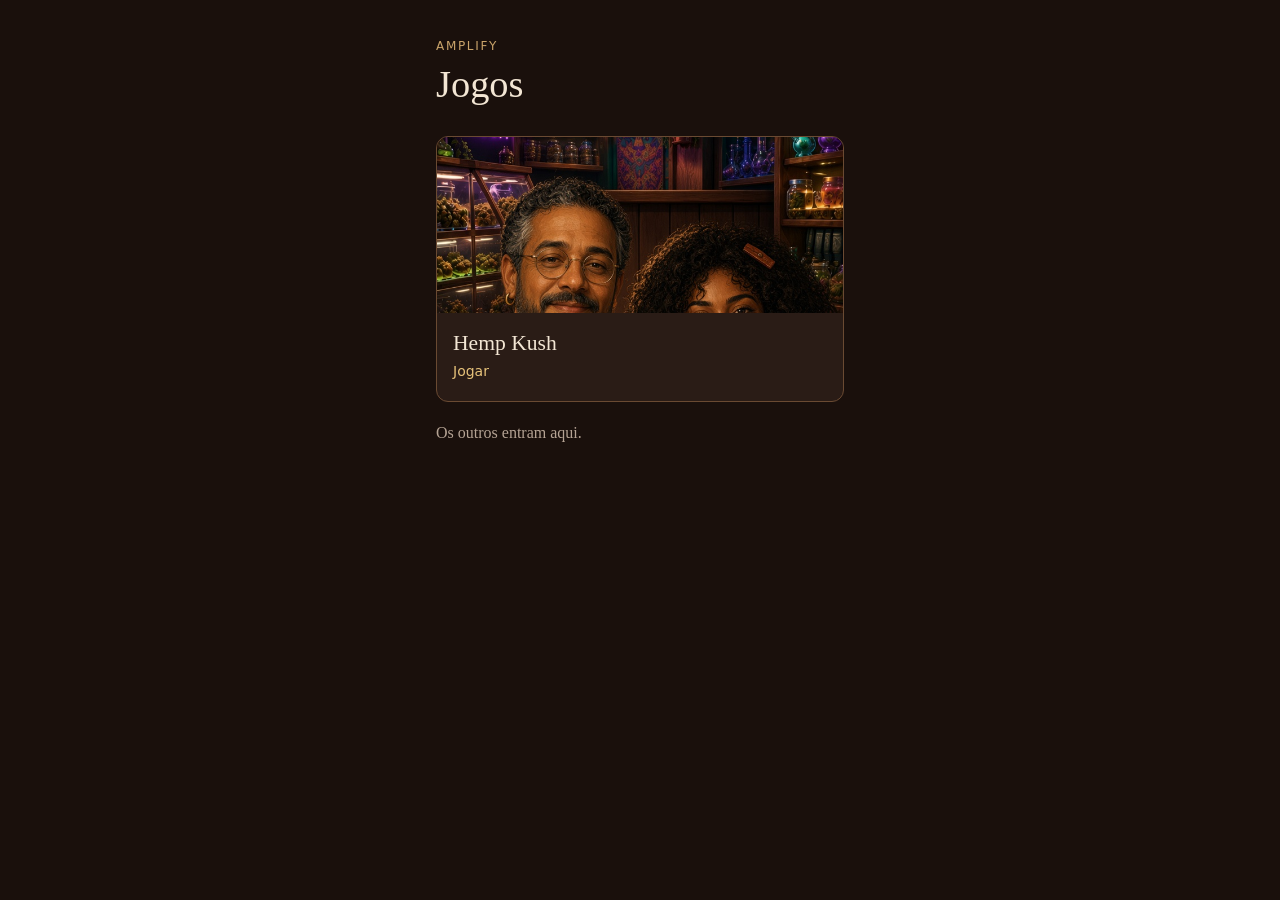
==== index.html @ 5cd815c2 "Publica a pagina dos jogos com o Hemp Kush. Co-authored-by: Cursor <cursoragent@cursor.com>" ====
<!DOCTYPE html>
<html lang="pt-BR">
<head>
  <meta charset="utf-8" />
  <meta name="viewport" content="width=device-width, initial-scale=1" />
  <meta name="theme-color" content="#1a100c" />
  <title>Amplify Jogos</title>
  <style>
    * { box-sizing: border-box; }
    html, body { margin: 0; min-height: 100%; }
    body {
      background: #1a100c;
      color: #f3e6d4;
      font: 18px/1.4 Georgia, "Times New Roman", serif;
    }
    main {
      max-width: 28rem;
      margin: 0 auto;
      padding: 2.5rem 1.25rem 3rem;
    }
    p { margin: 0; }
    .mark {
      letter-spacing: 0.14em;
      text-transform: uppercase;
      font: 12px/1 system-ui, sans-serif;
      color: #c9a36a;
    }
    h1 {
      margin: 0.4rem 0 1.5rem;
      font-weight: normal;
      font-size: 2.4rem;
    }
    a.game {
      display: block;
      text-decoration: none;
      color: inherit;
      background: #2a1c16;
      border: 1px solid #6a4a32;
      border-radius: 12px;
      overflow: hidden;
    }
    a.game img {
      display: block;
      width: 100%;
      height: 11rem;
      object-fit: cover;
      object-position: center 30%;
    }
    .meta { padding: 0.9rem 1rem 1.1rem; }
    .meta strong { display: block; font-size: 1.35rem; font-weight: normal; }
    .meta span {
      display: inline-block;
      margin-top: 0.35rem;
      font: 14px/1 system-ui, sans-serif;
      color: #e7c27a;
    }
    .soon {
      margin-top: 1.25rem;
      color: #b5a394;
      font-size: 1rem;
    }
  </style>
</head>
<body>
  <main>
    <p class="mark">Amplify</p>
    <h1>Jogos</h1>
    <a class="game" href="hemp-kush/">
      <img src="hemp-kush/art/loja-recebe.jpg" alt="" />
      <div class="meta">
        <strong>Hemp Kush</strong>
        <span>Jogar</span>
      </div>
    </a>
    <p class="soon">Os outros entram aqui.</p>
  </main>
</body>
</html>
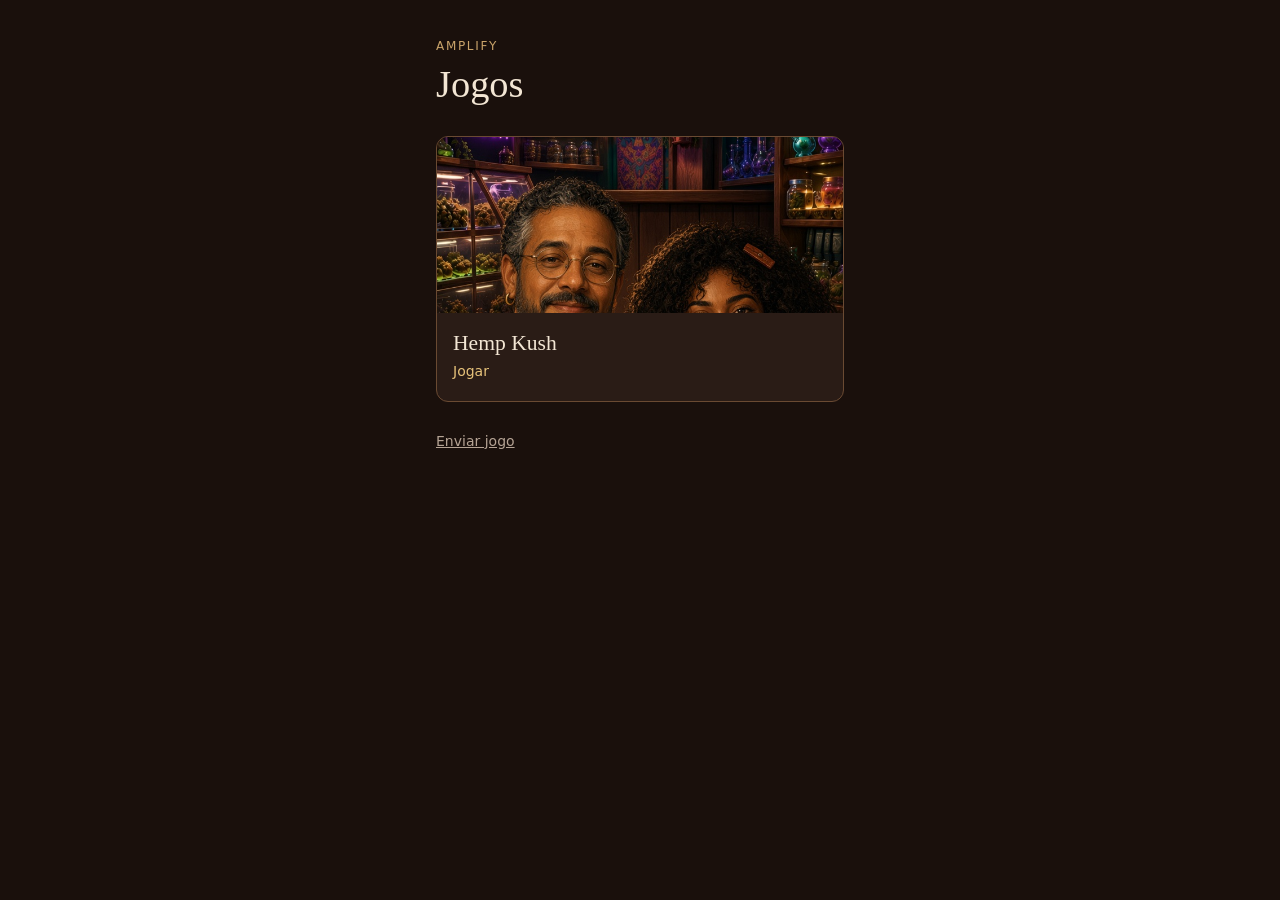
==== commit b48abb88: "Abre a pagina para o desenvolvedor publicar o jogo. Co-authored-by: Cursor <cursoragent@cursor.com>" ====
--- a/index.html
+++ b/index.html
@@ -59,20 +59,59 @@
       color: #b5a394;
       font-size: 1rem;
     }
+    .dev {
+      display: inline-block;
+      margin-top: 2rem;
+      color: #b5a394;
+      font: 14px/1 system-ui, sans-serif;
+    }
+    #lista { display: grid; gap: 1rem; }
   </style>
 </head>
 <body>
   <main>
     <p class="mark">Amplify</p>
     <h1>Jogos</h1>
-    <a class="game" href="hemp-kush/">
-      <img src="hemp-kush/art/loja-recebe.jpg" alt="" />
-      <div class="meta">
-        <strong>Hemp Kush</strong>
-        <span>Jogar</span>
-      </div>
-    </a>
-    <p class="soon">Os outros entram aqui.</p>
+    <div id="lista">
+      <a class="game" href="hemp-kush/">
+        <img src="hemp-kush/art/loja-recebe.jpg" alt="" />
+        <div class="meta">
+          <strong>Hemp Kush</strong>
+          <span>Jogar</span>
+        </div>
+      </a>
+    </div>
+    <p class="soon" id="vazio" hidden>Os outros entram aqui.</p>
+    <a class="dev" href="enviar/">Enviar jogo</a>
   </main>
+  <script>
+    fetch("jogos.json")
+      .then(function (res) { return res.json(); })
+      .then(function (lista) {
+        if (!lista || !lista.length) return;
+        var host = document.getElementById("lista");
+        host.textContent = "";
+        lista.forEach(function (jogo) {
+          var a = document.createElement("a");
+          a.className = "game";
+          a.href = jogo.slug + "/";
+          var img = document.createElement("img");
+          img.alt = "";
+          img.src = jogo.capa;
+          var meta = document.createElement("div");
+          meta.className = "meta";
+          var nome = document.createElement("strong");
+          nome.textContent = jogo.nome;
+          var jogar = document.createElement("span");
+          jogar.textContent = "Jogar";
+          meta.appendChild(nome);
+          meta.appendChild(jogar);
+          a.appendChild(img);
+          a.appendChild(meta);
+          host.appendChild(a);
+        });
+      })
+      .catch(function () {});
+  </script>
 </body>
 </html>
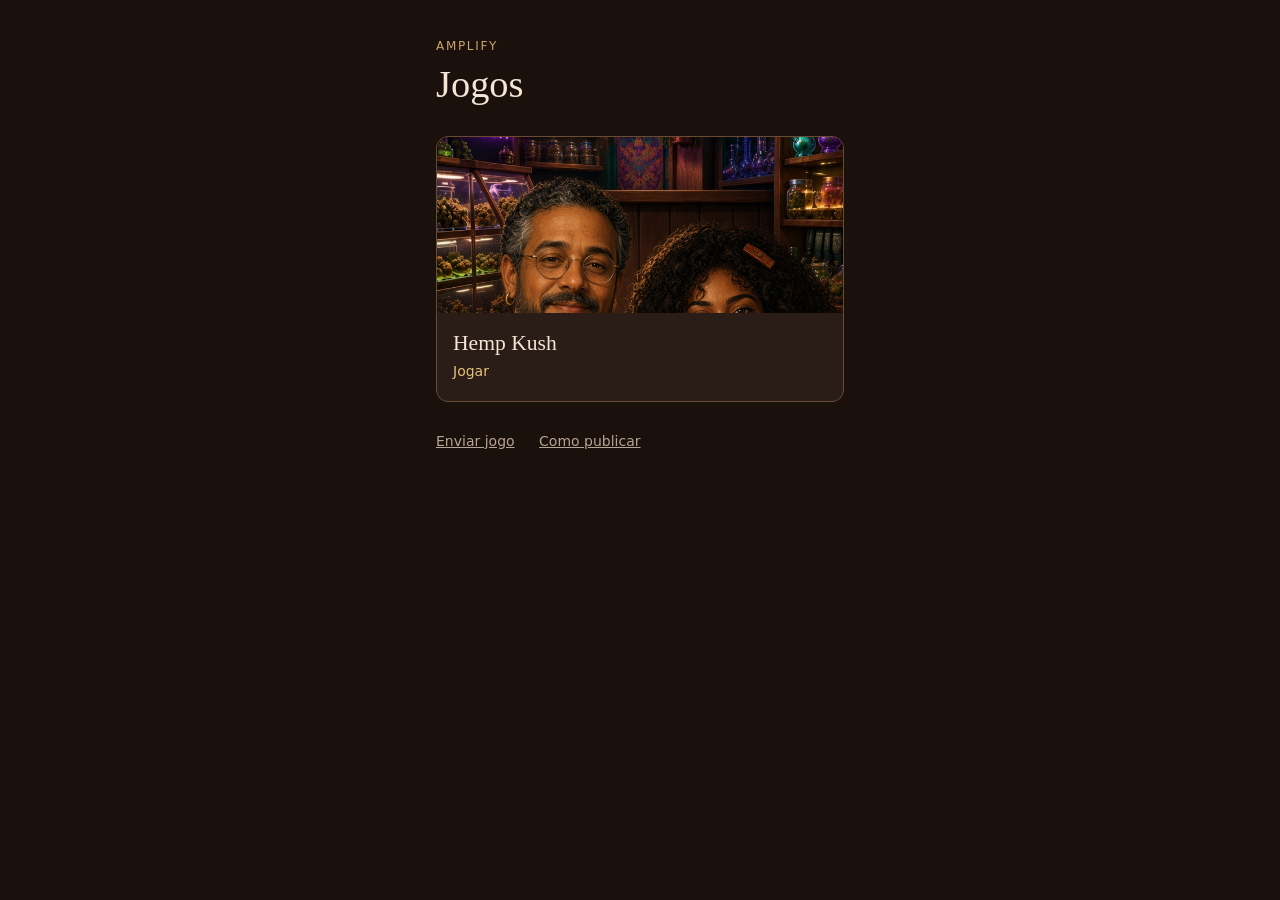
==== commit 32c2688c: "Coloca o passo a passo de publicar na pagina dos jogos. Co-authored-by: Cursor <cursoragent@cursor.c" ====
--- a/index.html
+++ b/index.html
@@ -61,7 +61,7 @@
     }
     .dev {
       display: inline-block;
-      margin-top: 2rem;
+      margin: 2rem 1.25rem 0 0;
       color: #b5a394;
       font: 14px/1 system-ui, sans-serif;
     }
@@ -83,6 +83,7 @@
     </div>
     <p class="soon" id="vazio" hidden>Os outros entram aqui.</p>
     <a class="dev" href="enviar/">Enviar jogo</a>
+    <a class="dev" href="como/">Como publicar</a>
   </main>
   <script>
     fetch("jogos.json")
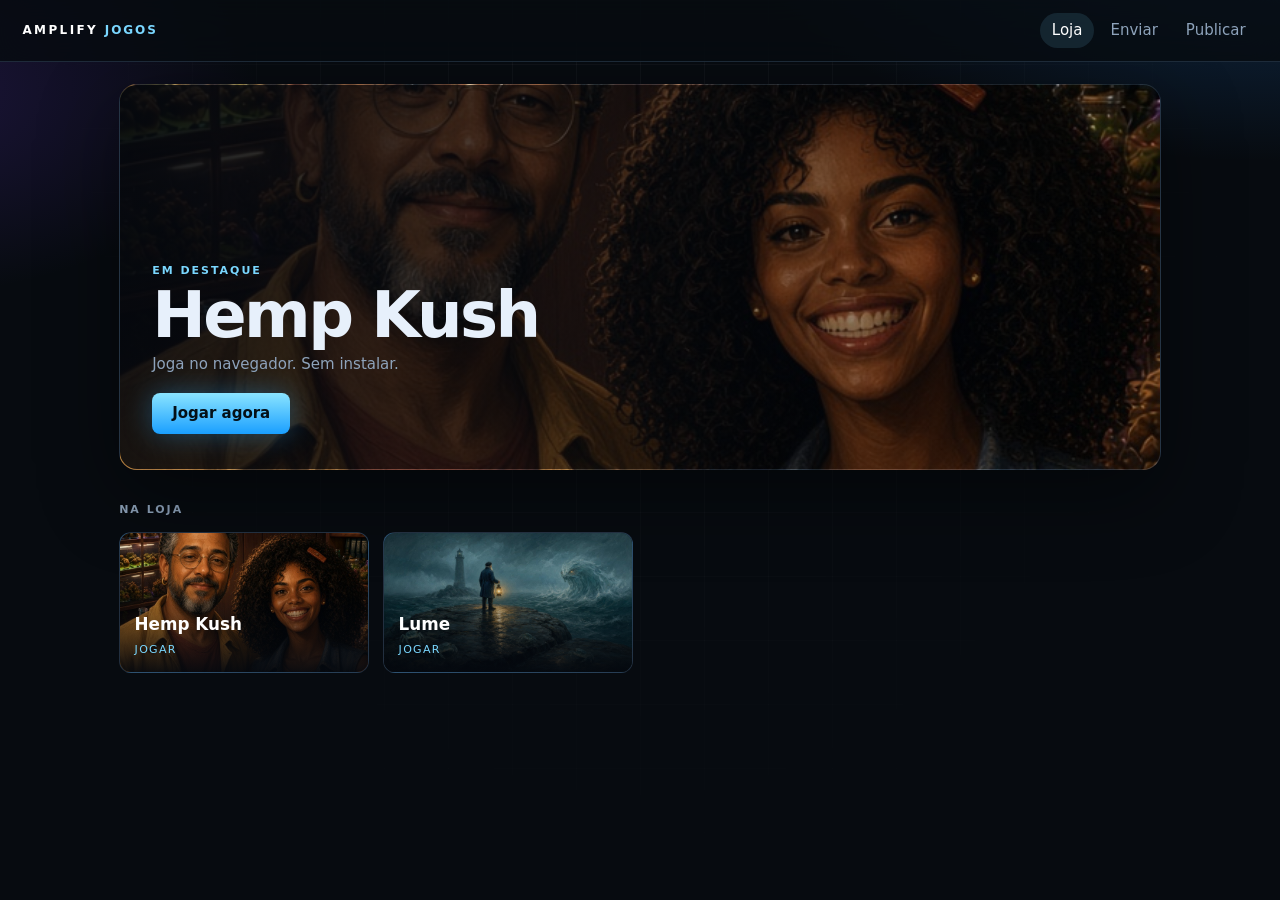
==== commit 3fe7a842: "Deixa a loja com cara de plataforma de jogos. Co-authored-by: Cursor <cursoragent@cursor.com>" ====
--- a/index.html
+++ b/index.html
@@ -3,116 +3,86 @@
 <head>
   <meta charset="utf-8" />
   <meta name="viewport" content="width=device-width, initial-scale=1" />
-  <meta name="theme-color" content="#1a100c" />
+  <meta name="theme-color" content="#070b10" />
   <title>Amplify Jogos</title>
-  <style>
-    * { box-sizing: border-box; }
-    html, body { margin: 0; min-height: 100%; }
-    body {
-      background: #1a100c;
-      color: #f3e6d4;
-      font: 18px/1.4 Georgia, "Times New Roman", serif;
-    }
-    main {
-      max-width: 28rem;
-      margin: 0 auto;
-      padding: 2.5rem 1.25rem 3rem;
-    }
-    p { margin: 0; }
-    .mark {
-      letter-spacing: 0.14em;
-      text-transform: uppercase;
-      font: 12px/1 system-ui, sans-serif;
-      color: #c9a36a;
-    }
-    h1 {
-      margin: 0.4rem 0 1.5rem;
-      font-weight: normal;
-      font-size: 2.4rem;
-    }
-    a.game {
-      display: block;
-      text-decoration: none;
-      color: inherit;
-      background: #2a1c16;
-      border: 1px solid #6a4a32;
-      border-radius: 12px;
-      overflow: hidden;
-    }
-    a.game img {
-      display: block;
-      width: 100%;
-      height: 11rem;
-      object-fit: cover;
-      object-position: center 30%;
-    }
-    .meta { padding: 0.9rem 1rem 1.1rem; }
-    .meta strong { display: block; font-size: 1.35rem; font-weight: normal; }
-    .meta span {
-      display: inline-block;
-      margin-top: 0.35rem;
-      font: 14px/1 system-ui, sans-serif;
-      color: #e7c27a;
-    }
-    .soon {
-      margin-top: 1.25rem;
-      color: #b5a394;
-      font-size: 1rem;
-    }
-    .dev {
-      display: inline-block;
-      margin: 2rem 1.25rem 0 0;
-      color: #b5a394;
-      font: 14px/1 system-ui, sans-serif;
-    }
-    #lista { display: grid; gap: 1rem; }
-  </style>
+  <link rel="stylesheet" href="loja.css" />
 </head>
 <body>
-  <main>
-    <p class="mark">Amplify</p>
-    <h1>Jogos</h1>
+  <header class="bar">
+    <a class="logo" href="./">AMPLIFY <b>JOGOS</b></a>
+    <nav>
+      <a class="on" href="./">Loja</a>
+      <a href="enviar/">Enviar</a>
+      <a href="como/">Publicar</a>
+    </nav>
+  </header>
+  <main class="wrap">
+    <section class="hero" id="hero" style="background-image:url('hemp-kush/art/loja-recebe.jpg')">
+      <div class="veil"></div>
+      <div class="copy">
+        <p class="kicker">Em destaque</p>
+        <h1 id="hero-nome">Hemp Kush</h1>
+        <p class="lede">Joga no navegador. Sem instalar.</p>
+        <a class="play" id="hero-play" href="hemp-kush/">Jogar agora</a>
+      </div>
+    </section>
+    <h2 class="sec">Na loja</h2>
     <div id="lista">
       <a class="game" href="hemp-kush/">
         <img src="hemp-kush/art/loja-recebe.jpg" alt="" />
-        <div class="meta">
-          <strong>Hemp Kush</strong>
-          <span>Jogar</span>
-        </div>
+        <div class="meta"><strong>Hemp Kush</strong><span>Jogar</span></div>
+      </a>
+      <a class="game" href="lume/">
+        <img src="lume/art/capa.jpg" alt="" />
+        <div class="meta"><strong>Lume</strong><span>Jogar</span></div>
       </a>
     </div>
-    <p class="soon" id="vazio" hidden>Os outros entram aqui.</p>
-    <a class="dev" href="enviar/">Enviar jogo</a>
-    <a class="dev" href="como/">Como publicar</a>
+    <p class="soon" id="vazio" hidden>A loja ainda está vazia.</p>
   </main>
   <script>
+    function capaQuebrada(img) {
+      img.addEventListener("error", function () { img.remove(); });
+    }
+    function card(jogo) {
+      var a = document.createElement("a");
+      a.className = "game";
+      a.href = jogo.slug + "/";
+      if (jogo.capa) {
+        var img = document.createElement("img");
+        img.alt = "";
+        img.src = jogo.capa;
+        capaQuebrada(img);
+        a.appendChild(img);
+      }
+      var meta = document.createElement("div");
+      meta.className = "meta";
+      var nome = document.createElement("strong");
+      nome.textContent = jogo.nome;
+      var jogar = document.createElement("span");
+      jogar.textContent = "Jogar";
+      meta.appendChild(nome);
+      meta.appendChild(jogar);
+      a.appendChild(meta);
+      return a;
+    }
     fetch("jogos.json")
       .then(function (res) { return res.json(); })
       .then(function (lista) {
-        if (!lista || !lista.length) return;
+        if (!lista || !lista.length) {
+          document.getElementById("vazio").hidden = false;
+          return;
+        }
+        var destaque = lista[0];
+        var hero = document.getElementById("hero");
+        if (destaque.capa) hero.style.backgroundImage = "url('" + destaque.capa + "')";
+        document.getElementById("hero-nome").textContent = destaque.nome;
+        document.getElementById("hero-play").href = destaque.slug + "/";
         var host = document.getElementById("lista");
         host.textContent = "";
-        lista.forEach(function (jogo) {
-          var a = document.createElement("a");
-          a.className = "game";
-          a.href = jogo.slug + "/";
-          var img = document.createElement("img");
-          img.alt = "";
-          img.src = jogo.capa;
-          var meta = document.createElement("div");
-          meta.className = "meta";
-          var nome = document.createElement("strong");
-          nome.textContent = jogo.nome;
-          var jogar = document.createElement("span");
-          jogar.textContent = "Jogar";
-          meta.appendChild(nome);
-          meta.appendChild(jogar);
-          a.appendChild(img);
-          a.appendChild(meta);
-          host.appendChild(a);
-        });
+        lista.forEach(function (jogo) { host.appendChild(card(jogo)); });
       })
       .catch(function () {});
+    document.querySelectorAll("a.game img").forEach(capaQuebrada);
   </script>
 </body>
 </html>
--- a/loja.css
+++ b/loja.css
@@ -0,0 +1,218 @@
+:root {
+  --bg: #070b10;
+  --text: #e7f0fb;
+  --muted: #8ea3bb;
+  --line: rgba(150, 198, 255, 0.16);
+  --cyan: #7ad7ff;
+  --panel: rgba(16, 24, 34, 0.78);
+}
+* { box-sizing: border-box; }
+html, body { margin: 0; min-height: 100%; }
+body {
+  color: var(--text);
+  font: 15px/1.5 "Segoe UI", system-ui, sans-serif;
+  background:
+    radial-gradient(900px 420px at 100% -10%, rgba(36, 112, 196, 0.35), transparent 60%),
+    radial-gradient(700px 380px at -10% 10%, rgba(88, 48, 180, 0.28), transparent 55%),
+    var(--bg);
+}
+body::before {
+  content: "";
+  position: fixed;
+  inset: 0;
+  pointer-events: none;
+  background-image:
+    linear-gradient(rgba(255, 255, 255, 0.035) 1px, transparent 1px),
+    linear-gradient(90deg, rgba(255, 255, 255, 0.035) 1px, transparent 1px);
+  background-size: 64px 64px;
+  mask-image: radial-gradient(ellipse at 50% 0%, #000 15%, transparent 72%);
+}
+a { color: var(--cyan); }
+.bar {
+  position: sticky;
+  top: 0;
+  z-index: 5;
+  display: flex;
+  align-items: center;
+  justify-content: space-between;
+  gap: 1rem;
+  padding: 0.8rem 1.4rem;
+  background: rgba(7, 11, 16, 0.82);
+  backdrop-filter: blur(16px);
+  border-bottom: 1px solid var(--line);
+}
+.logo {
+  color: #fff;
+  text-decoration: none;
+  letter-spacing: 0.2em;
+  font-size: 12px;
+  font-weight: 700;
+}
+.logo b { color: var(--cyan); font-weight: 600; letter-spacing: 0.16em; }
+nav { display: flex; gap: 0.25rem; }
+nav a {
+  color: var(--muted);
+  text-decoration: none;
+  padding: 0.4rem 0.75rem;
+  border-radius: 999px;
+}
+nav a.on, nav a:hover {
+  color: #fff;
+  background: rgba(122, 215, 255, 0.12);
+}
+.wrap { max-width: 1080px; margin: 0 auto; padding: 1.4rem 1.2rem 4rem; position: relative; }
+.wrap.narrow { max-width: 40rem; }
+.wrap.narrow > h1 { font-size: 2.4rem; }
+.hero {
+  position: relative;
+  min-height: 24rem;
+  border-radius: 18px;
+  overflow: hidden;
+  border: 1px solid var(--line);
+  background: #101820 center/cover no-repeat;
+  box-shadow: 0 24px 80px rgba(0, 0, 0, 0.45);
+}
+.hero .veil {
+  position: absolute;
+  inset: 0;
+  background: linear-gradient(100deg, rgba(5, 8, 14, 0.94) 0%, rgba(5, 8, 14, 0.62) 46%, rgba(5, 8, 14, 0.12) 100%);
+}
+.hero .copy {
+  position: relative;
+  z-index: 1;
+  min-height: 24rem;
+  max-width: 32rem;
+  padding: 2.2rem 2rem;
+  display: flex;
+  flex-direction: column;
+  justify-content: flex-end;
+}
+.kicker, h2.sec {
+  margin: 0;
+  color: var(--cyan);
+  letter-spacing: 0.18em;
+  text-transform: uppercase;
+  font-size: 11px;
+  font-weight: 700;
+}
+.hero h1, .wrap > h1 {
+  margin: 0.35rem 0 0.45rem;
+  font-size: clamp(2.4rem, 6vw, 4rem);
+  line-height: 0.95;
+  letter-spacing: -0.04em;
+  font-weight: 650;
+}
+.lede { margin: 0; max-width: 28rem; color: var(--muted); }
+.play, button.play {
+  display: inline-flex;
+  align-items: center;
+  justify-content: center;
+  margin-top: 1.1rem;
+  padding: 0.8rem 1.25rem;
+  width: fit-content;
+  border: 0;
+  border-radius: 8px;
+  background: linear-gradient(180deg, #8ae4ff, #1a9fff);
+  color: #041018;
+  font: 700 15px/1 "Segoe UI", system-ui, sans-serif;
+  text-decoration: none;
+  box-shadow: 0 0 28px rgba(40, 170, 255, 0.35);
+  cursor: pointer;
+}
+button.play { width: 100%; }
+button.play:disabled { opacity: 0.5; cursor: default; }
+h2.sec { margin: 2rem 0 0.85rem; color: var(--muted); }
+#lista {
+  display: grid;
+  grid-template-columns: repeat(auto-fill, minmax(240px, 1fr));
+  gap: 0.9rem;
+}
+a.game {
+  position: relative;
+  display: block;
+  aspect-ratio: 16 / 9;
+  border-radius: 12px;
+  overflow: hidden;
+  text-decoration: none;
+  color: #fff;
+  border: 1px solid var(--line);
+  background: linear-gradient(160deg, #1a3c58, #0c121a 62%);
+  transition: transform 0.18s ease, border-color 0.18s ease, box-shadow 0.18s ease;
+}
+a.game:hover {
+  transform: translateY(-4px);
+  border-color: rgba(122, 215, 255, 0.75);
+  box-shadow: 0 16px 40px rgba(16, 110, 190, 0.28);
+}
+a.game img {
+  position: absolute;
+  inset: 0;
+  width: 100%;
+  height: 100%;
+  object-fit: cover;
+}
+a.game .meta {
+  position: absolute;
+  left: 0;
+  right: 0;
+  bottom: 0;
+  padding: 2rem 0.9rem 0.75rem;
+  background: linear-gradient(transparent, rgba(4, 8, 14, 0.94));
+}
+a.game strong { display: block; font-size: 1.05rem; }
+a.game span {
+  color: var(--cyan);
+  font-size: 11px;
+  letter-spacing: 0.12em;
+  text-transform: uppercase;
+}
+.soon { color: var(--muted); }
+.panel {
+  margin-top: 0.4rem;
+  padding: 1.1rem 1.1rem 1.3rem;
+  border: 1px solid var(--line);
+  border-radius: 16px;
+  background: var(--panel);
+  backdrop-filter: blur(10px);
+}
+label {
+  display: block;
+  margin: 0.9rem 0 0.35rem;
+  color: var(--muted);
+  font-size: 12px;
+  letter-spacing: 0.08em;
+  text-transform: uppercase;
+}
+input[type="text"], input[type="password"] {
+  width: 100%;
+  padding: 0.75rem 0.8rem;
+  border-radius: 8px;
+  border: 1px solid var(--line);
+  background: #0c141c;
+  color: var(--text);
+  font: 16px/1.3 "Segoe UI", system-ui, sans-serif;
+}
+input[type="file"] { width: 100%; color: var(--muted); }
+h2 { font-size: 1.05rem; font-weight: 650; margin: 1.5rem 0 0.35rem; }
+p, li { color: var(--muted); }
+ol { margin: 0.2rem 0 0; padding-left: 1.2rem; }
+pre {
+  margin: 0.8rem 0 0;
+  padding: 0.9rem;
+  overflow: auto;
+  white-space: pre-wrap;
+  background: #0c141c;
+  border: 1px solid var(--line);
+  border-radius: 10px;
+  color: var(--text);
+  font: 13px/1.45 ui-monospace, Consolas, monospace;
+}
+#estado, #aviso { color: var(--text); }
+@media (max-width: 640px) {
+  .bar { padding: 0.65rem 0.7rem; gap: 0.35rem; }
+  .logo { letter-spacing: 0.06em; font-size: 11px; }
+  .logo b { letter-spacing: 0.06em; }
+  nav a { padding: 0.35rem 0.45rem; font-size: 13px; }
+  .hero, .hero .copy { min-height: 20rem; }
+  .hero .copy { padding: 1.3rem; }
+}
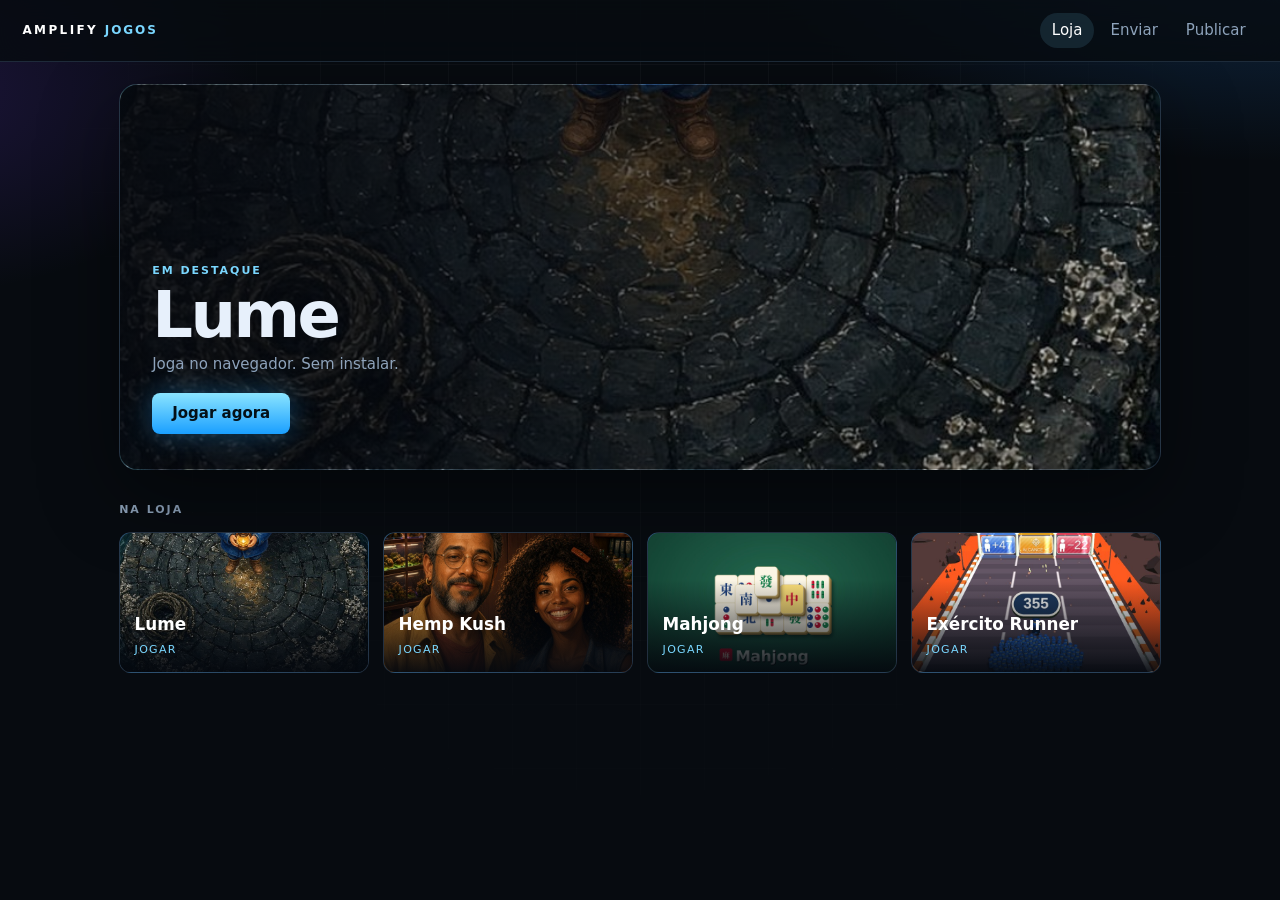
==== commit 2219284a: "A loja lê o catálogo sem guardar a lista antiga. Co-authored-by: Cursor <cursoragent@cursor.com>" ====
--- a/index.html
+++ b/index.html
@@ -65,7 +65,7 @@
       a.appendChild(meta);
       return a;
     }
-    fetch("jogos.json")
+    fetch("jogos.json", { cache: "no-store" })
       .then(function (res) { return res.json(); })
       .then(function (lista) {
         if (!lista || !lista.length) {
